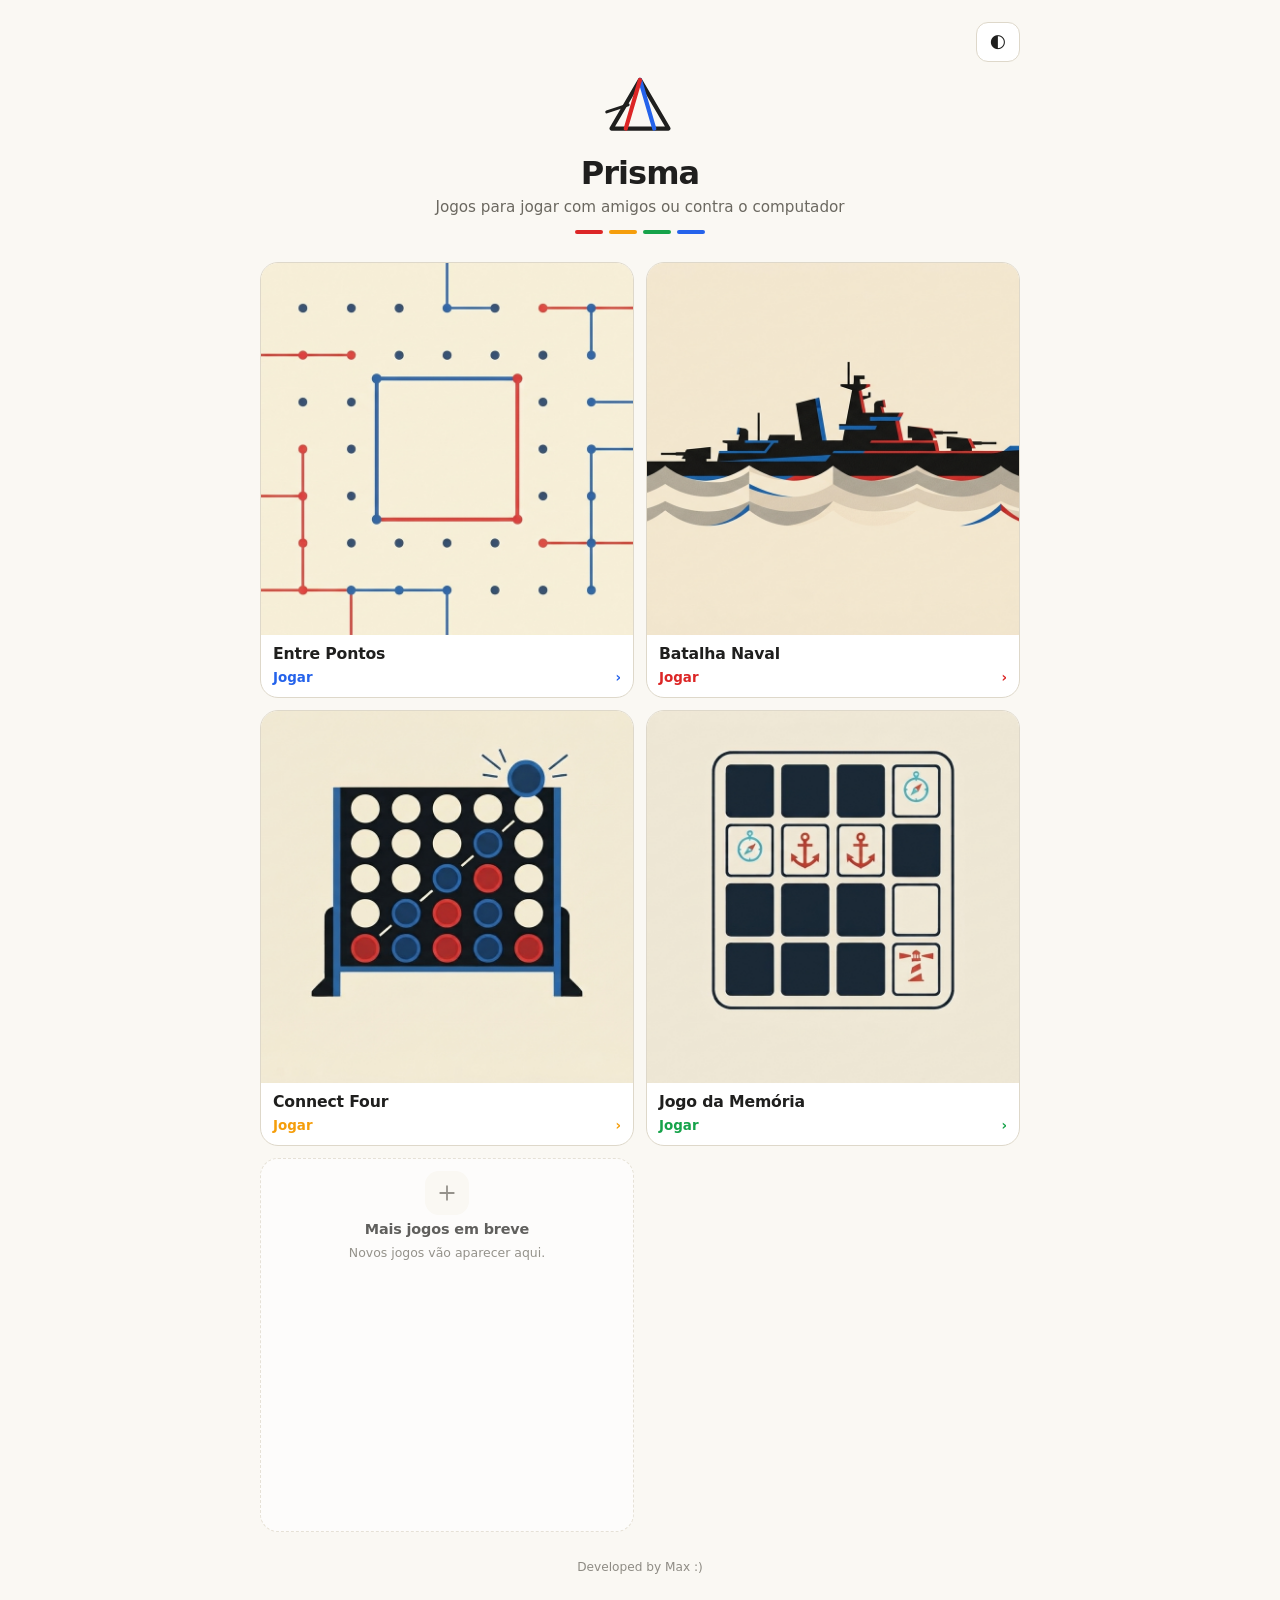
==== index.html @ 7d3f2c36 "Primeira versão do Prisma" ====
<!DOCTYPE html>
<html lang="pt-BR">
<head>
<meta charset="utf-8">
<meta name="viewport" content="width=device-width, initial-scale=1, viewport-fit=cover">
<meta name="theme-color" id="meta-theme" content="#faf8f3">
<title>Prisma · Jogos online</title>
<meta name="description" content="Prisma: jogos online para jogar com amigos ou contra o computador.">
<meta property="og:type" content="website">
<meta property="og:site_name" content="Prisma">
<meta property="og:title" content="Prisma · Jogos online">
<meta property="og:description" content="Jogos para jogar com amigos ou contra o computador.">
<meta property="og:url" content="https://prisma-io.netlify.app/">
<meta property="og:image" content="https://prisma-io.netlify.app/img/og.jpg">
<meta property="og:image:type" content="image/jpeg">
<meta property="og:image:width" content="1024">
<meta property="og:image:height" content="1024">
<meta name="twitter:card" content="summary_large_image">
<meta name="twitter:title" content="Prisma · Jogos online">
<meta name="twitter:description" content="Jogos para jogar com amigos ou contra o computador.">
<meta name="twitter:image" content="https://prisma-io.netlify.app/img/og.jpg">
<link rel="apple-touch-icon" href="img/apple-touch-icon.jpg">
<link rel="icon" type="image/svg+xml" href="data:image/svg+xml,%3Csvg xmlns='http://www.w3.org/2000/svg' viewBox='0 0 128 128'%3E%3Crect width='128' height='128' rx='28' fill='%23faf8f3'/%3E%3Cpath d='M64 22 110 100H18Z' fill='none' stroke='%231f1f1e' stroke-width='9' stroke-linejoin='round'/%3E%3Cpath d='M64 22 86 100' stroke='%232563eb' stroke-width='9' stroke-linecap='round'/%3E%3Cpath d='M64 22 42 100' stroke='%23dc2626' stroke-width='9' stroke-linecap='round'/%3E%3C/svg%3E">
<style>
:root{--bg:#faf8f3;--fg:#1f1f1e;--muted:#6b6860;--line:#ded8ca;--card:#fff;--p1:#2563eb;--p2:#dc2626;--p3:#f59e0b;--p4:#16a34a}
@media (prefers-color-scheme:dark){:root:not([data-theme="light"]){--bg:#181817;--fg:#f2f0eb;--muted:#9e9a90;--line:#363532;--card:#232321;--p1:#60a5fa;--p2:#f87171;--p3:#fbbf24;--p4:#4ade80}}
:root[data-theme="dark"]{--bg:#181817;--fg:#f2f0eb;--muted:#9e9a90;--line:#363532;--card:#232321;--p1:#60a5fa;--p2:#f87171;--p3:#fbbf24;--p4:#4ade80}
*{box-sizing:border-box}
body{margin:0;min-height:100dvh;background:var(--bg);color:var(--fg);font-family:system-ui,-apple-system,"Segoe UI",Roboto,sans-serif;display:flex;justify-content:center;padding:max(14px,env(safe-area-inset-top)) 16px max(18px,env(safe-area-inset-bottom))}
main{width:100%;max-width:760px;margin:auto 0;padding:8px 0}
.bar{display:flex;justify-content:flex-end;margin-bottom:6px}
#theme-btn{font:inherit;min-height:40px;min-width:44px;border-radius:12px;border:1px solid var(--line);background:var(--card);color:var(--fg);cursor:pointer;font-size:1rem}
header{text-align:center;margin-bottom:28px}
.logo{width:76px;height:76px;margin:0 auto 10px;display:block}
h1{margin:0;font-size:2rem;letter-spacing:-.03em}
.tag{margin:6px 0 0;color:var(--muted);font-size:.95rem}
.spectrum{display:flex;justify-content:center;gap:6px;margin-top:14px}
.spectrum i{width:28px;height:4px;border-radius:999px;display:block}
.games{display:grid;grid-template-columns:repeat(auto-fit,minmax(260px,1fr));gap:14px}
.game{display:flex;flex-direction:column;gap:12px;padding:20px;border-radius:20px;background:var(--card);border:1px solid var(--line);color:inherit;text-decoration:none;transition:transform .15s,border-color .15s}
.game:hover{transform:translateY(-2px);border-color:var(--accent)}
.game:active{transform:scale(.99)}
.game:focus-visible{outline:2px solid var(--accent);outline-offset:2px}
.ico{width:52px;height:52px;border-radius:14px;background:var(--bg);display:flex;align-items:center;justify-content:center;color:var(--accent)}
.ico svg{width:30px;height:30px}
.game h2{margin:0;font-size:1.15rem;letter-spacing:-.01em}
.game p{margin:0;color:var(--muted);font-size:.88rem;line-height:1.45;flex:1}
.modes{display:flex;flex-wrap:wrap;gap:6px}
.modes span{font-size:.74rem;font-weight:600;padding:3px 9px;border-radius:999px;background:var(--bg);border:1px solid var(--line);color:var(--muted)}
.play{display:flex;align-items:center;justify-content:space-between;font-weight:700;font-size:.9rem;color:var(--accent)}
.soon{border-style:dashed;opacity:.7;cursor:default;pointer-events:none}
.foot{text-align:center;color:var(--muted);font-size:.76rem;margin:28px 0 0;opacity:.75}
.cover{display:block;margin:-20px -20px 0;width:calc(100% + 40px);aspect-ratio:16/9;object-fit:cover;border-radius:20px 20px 0 0;background:var(--bg)}
main{position:relative}
@media (max-width:600px){
  header{margin-bottom:20px}
  .logo{width:52px;height:52px;margin-bottom:6px}
  h1{font-size:1.7rem}
  .tag{font-size:.88rem}
  .spectrum{margin-top:10px}
  .bar{position:absolute;top:0;right:0;margin:0}
  main{padding-top:0}
}
/* Layout compacto: 2 colunas, capa quadrada e nome, sem rolagem */
.games{grid-template-columns:repeat(2,minmax(0,1fr));gap:12px}
.game{padding:0;gap:0;overflow:hidden;border-radius:18px}
.game .cover{margin:0;width:100%;aspect-ratio:1/1;object-fit:cover;border-radius:0}
.game:not(.soon) .ico,
.game:not(.soon) .modes,
.game:not(.soon) p{display:none}
.game h2{padding:10px 12px 0;font-size:.98rem;line-height:1.2}
.game .play{padding:6px 12px 12px;font-size:.84rem}
.soon{aspect-ratio:1/1;justify-content:center;align-items:center;text-align:center;padding:12px;gap:6px}
.soon .ico{width:44px;height:44px}
.soon .ico svg{width:24px;height:24px}
.soon h2{font-size:.9rem;padding:0}
.soon p{font-size:.78rem}
@media (max-width:360px){.game h2{font-size:.9rem}}
</style>
</head>
<body>
<main>
  <div class="bar"><button id="theme-btn" type="button" aria-label="Alternar tema">🌓</button></div>

  <header>
    <svg class="logo" viewBox="0 0 128 128" fill="none" aria-hidden="true">
      <path d="M64 20 112 102H16Z" stroke="var(--fg)" stroke-width="7" stroke-linejoin="round"/>
      <path d="M8 74 44 62" stroke="var(--fg)" stroke-width="5" stroke-linecap="round"/>
      <path d="M64 20 88 102" stroke="var(--p1)" stroke-width="7" stroke-linecap="round"/>
      <path d="M64 20 40 102" stroke="var(--p2)" stroke-width="7" stroke-linecap="round"/>
    </svg>
    <h1>Prisma</h1>
    <p class="tag">Jogos para jogar com amigos ou contra o computador</p>
    <div class="spectrum" aria-hidden="true">
      <i style="background:var(--p2)"></i><i style="background:var(--p3)"></i><i style="background:var(--p4)"></i><i style="background:var(--p1)"></i>
    </div>
  </header>

  <div class="games" id="games"></div>

  <p class="foot">Developed by Max :)</p>
</main>

<script>
/* Para adicionar um jogo novo: crie uma pasta com o index.html dele e inclua mais um item aqui. */
const GAMES = [
  {
    nome: 'Entre Pontos',
    desc: 'Ligue os pontos e feche mais quadrados que o adversário.',
    url: 'entre-pontos/index.html',
    cor: 'var(--p1)',
    capa: 'entre-pontos/img/og.jpg',
    modos: ['Online', 'Contra o computador', '2 jogadores'],
    icone: '<svg viewBox="0 0 32 32" fill="none"><line x1="7" y1="7" x2="25" y2="7" stroke="currentColor" stroke-width="3" stroke-linecap="round"/><line x1="25" y1="7" x2="25" y2="25" stroke="var(--p2)" stroke-width="3" stroke-linecap="round"/><line x1="7" y1="7" x2="7" y2="25" stroke="currentColor" stroke-width="3" stroke-linecap="round"/><circle cx="7" cy="7" r="3.2" fill="var(--fg)"/><circle cx="25" cy="7" r="3.2" fill="var(--fg)"/><circle cx="7" cy="25" r="3.2" fill="var(--fg)"/><circle cx="25" cy="25" r="3.2" fill="var(--fg)"/></svg>'
  },
  {
    nome: 'Batalha Naval',
    desc: 'Posicione sua frota, encontre e afunde todos os navios inimigos.',
    url: 'batalha-naval/index.html',
    cor: 'var(--p2)',
    capa: 'batalha-naval/img/og.jpg',
    modos: ['Online', 'Contra o computador', '2 jogadores'],
    icone: '<svg viewBox="0 0 32 32" fill="none" stroke="currentColor" stroke-width="2.4" stroke-linecap="round" stroke-linejoin="round"><path d="M4 20h24l-3 6H7z"/><path d="M16 20V6l7 9h-7"/><path d="M3 29c3-1.5 5 1.5 8 0s5 1.5 8 0 5 1.5 8 0" stroke-width="1.8"/></svg>'
  },
  {
    nome: 'Connect Four',
    desc: 'Alinhe quatro peças na horizontal, vertical ou diagonal antes do adversário.',
    url: 'connect-four/index.html',
    cor: 'var(--p3)',
    capa: 'connect-four/img/og.jpg',
    modos: ['Online', 'Contra o computador', '2 jogadores'],
    icone: '<svg viewBox="0 0 32 32" fill="none"><rect x="3" y="6" width="26" height="22" rx="3" stroke="currentColor" stroke-width="2.4"/><circle cx="10" cy="13" r="2.4" fill="var(--p1)"/><circle cx="16" cy="13" r="2.4" fill="var(--p2)"/><circle cx="22" cy="13" r="2.4" fill="var(--p1)"/><circle cx="10" cy="20" r="2.4" fill="var(--p2)"/><circle cx="16" cy="20" r="2.4" fill="var(--p1)"/><circle cx="22" cy="20" r="2.4" fill="var(--p2)"/></svg>'
  },
  {
    nome: 'Jogo da Memória',
    desc: 'Encontre os pares antes do adversário e lembre onde cada carta estava.',
    url: 'jogo-da-memoria/index.html',
    cor: 'var(--p4)',
    capa: 'jogo-da-memoria/img/og.jpg',
    modos: ['Online', 'Contra o computador', '2 jogadores'],
    icone: '<svg viewBox="0 0 32 32" fill="none" stroke="currentColor" stroke-width="2.2" stroke-linejoin="round"><rect x="4" y="4" width="10" height="10" rx="2"/><rect x="18" y="4" width="10" height="10" rx="2"/><rect x="4" y="18" width="10" height="10" rx="2"/><rect x="18" y="18" width="10" height="10" rx="2" stroke="var(--p1)"/><path d="M21 22.5l2 2 3.5-3.5" stroke="var(--p1)" stroke-width="2.4" stroke-linecap="round"/></svg>'
  }
];

const wrap = document.getElementById('games');
wrap.innerHTML = GAMES.map(g => `
  <a class="game" href="${g.url}" style="--accent:${g.cor}">
    <img class="cover" src="${g.capa}" alt="" loading="lazy">
    <div class="ico">${g.icone}</div>
    <h2>${g.nome}</h2>
    <p>${g.desc}</p>
    <div class="modes">${g.modos.map(m => `<span>${m}</span>`).join('')}</div>
    <div class="play"><span>Jogar</span><span aria-hidden="true">›</span></div>
  </a>`).join('') + `
  <div class="game soon" aria-hidden="true">
    <div class="ico" style="--accent:var(--muted)"><svg viewBox="0 0 32 32" fill="none" stroke="currentColor" stroke-width="2.4" stroke-linecap="round"><path d="M16 7v18M7 16h18"/></svg></div>
    <h2>Mais jogos em breve</h2>
    <p>Novos jogos vão aparecer aqui.</p>
  </div>`;

/* Tema */
const store = {
  get(k){ try { return localStorage.getItem(k) || ''; } catch (e) { return ''; } },
  set(k, v){ try { localStorage.setItem(k, v); } catch (e) {} }
};
const saved = store.get('prisma_theme');
if (saved) document.documentElement.dataset.theme = saved;
function isDark(){
  const ds = document.documentElement.dataset.theme;
  return ds ? ds === 'dark' : matchMedia('(prefers-color-scheme:dark)').matches;
}
function syncMeta(){ document.getElementById('meta-theme').setAttribute('content', isDark() ? '#181817' : '#faf8f3'); }
document.getElementById('theme-btn').onclick = () => {
  const next = isDark() ? 'light' : 'dark';
  document.documentElement.dataset.theme = next;
  store.set('prisma_theme', next);
  syncMeta();
};
matchMedia('(prefers-color-scheme:dark)').addEventListener('change', syncMeta);
syncMeta();
</script>
</body>
</html>
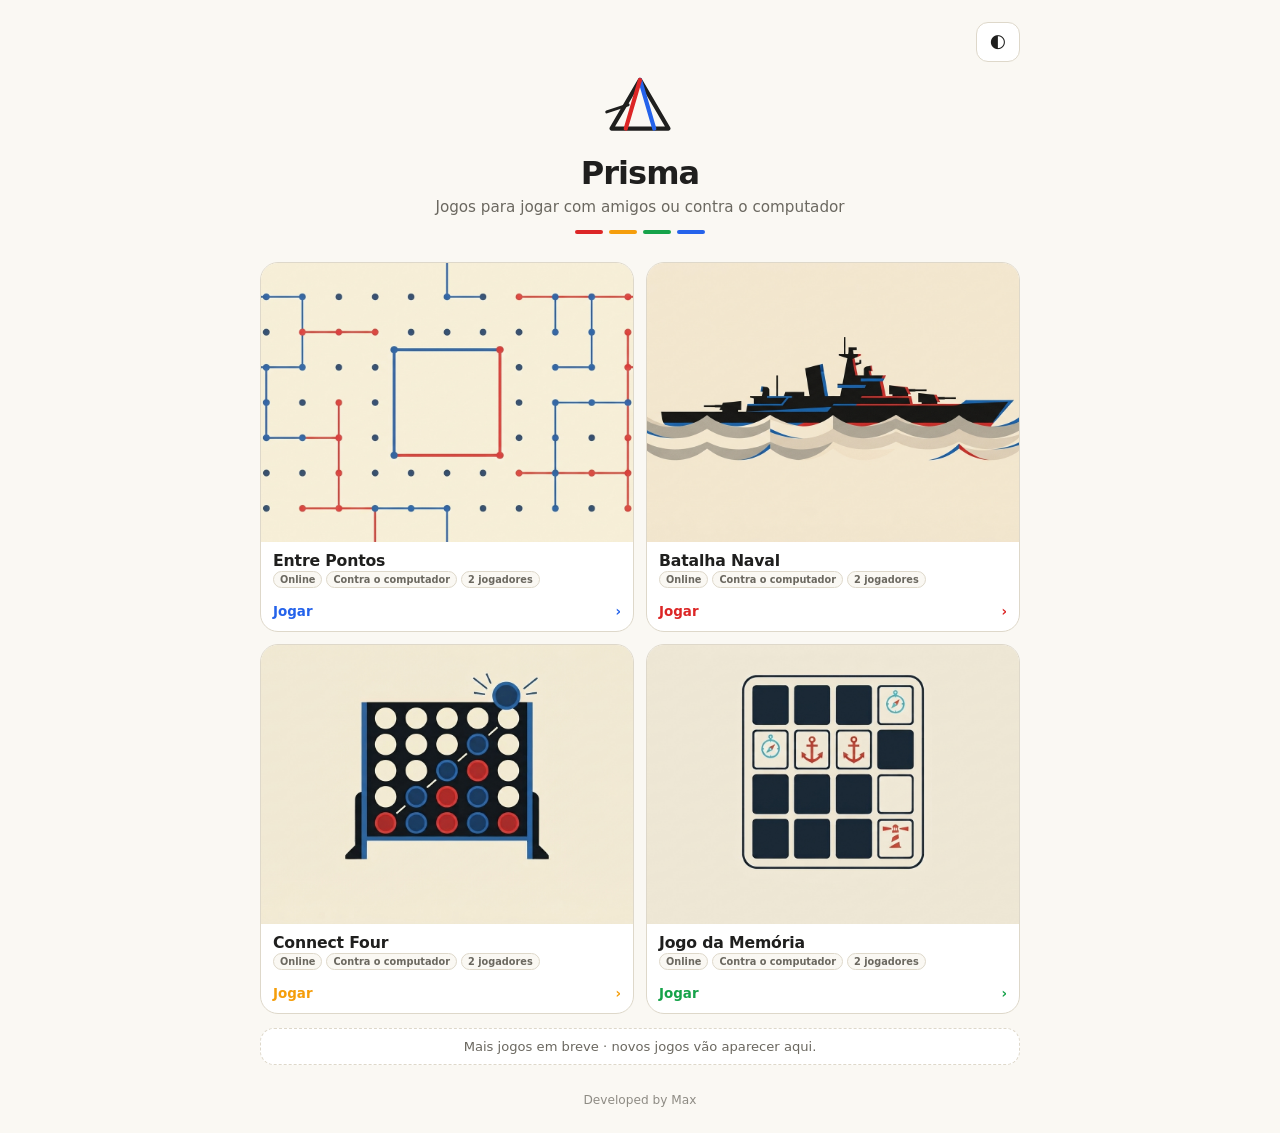
==== commit 289e25c2: "Refina layout da página inicial" ====
--- a/index.html
+++ b/index.html
@@ -48,8 +48,8 @@
 .modes{display:flex;flex-wrap:wrap;gap:6px}
 .modes span{font-size:.74rem;font-weight:600;padding:3px 9px;border-radius:999px;background:var(--bg);border:1px solid var(--line);color:var(--muted)}
 .play{display:flex;align-items:center;justify-content:space-between;font-weight:700;font-size:.9rem;color:var(--accent)}
-.soon{border-style:dashed;opacity:.7;cursor:default;pointer-events:none}
 .foot{text-align:center;color:var(--muted);font-size:.76rem;margin:28px 0 0;opacity:.75}
+.soon-note{margin:14px 0 0;padding:10px 14px;border:1px dashed var(--line);border-radius:14px;background:var(--card);color:var(--muted);font-size:.82rem;text-align:center}
 .cover{display:block;margin:-20px -20px 0;width:calc(100% + 40px);aspect-ratio:16/9;object-fit:cover;border-radius:20px 20px 0 0;background:var(--bg)}
 main{position:relative}
 @media (max-width:600px){
@@ -61,20 +61,15 @@
   .bar{position:absolute;top:0;right:0;margin:0}
   main{padding-top:0}
 }
-/* Layout compacto: 2 colunas, capa quadrada e nome, sem rolagem */
+/* Layout compacto: duas colunas, capas 4:3 e modos visíveis */
 .games{grid-template-columns:repeat(2,minmax(0,1fr));gap:12px}
 .game{padding:0;gap:0;overflow:hidden;border-radius:18px}
-.game .cover{margin:0;width:100%;aspect-ratio:1/1;object-fit:cover;border-radius:0}
-.game:not(.soon) .ico,
-.game:not(.soon) .modes,
-.game:not(.soon) p{display:none}
+.game .cover{margin:0;width:100%;aspect-ratio:4/3;object-fit:cover;border-radius:0}
+.game .ico,.game p{display:none}
+.game .modes{display:flex;gap:4px;padding:0 12px 10px}
+.game .modes span{font-size:.61rem;padding:2px 6px}
 .game h2{padding:10px 12px 0;font-size:.98rem;line-height:1.2}
 .game .play{padding:6px 12px 12px;font-size:.84rem}
-.soon{aspect-ratio:1/1;justify-content:center;align-items:center;text-align:center;padding:12px;gap:6px}
-.soon .ico{width:44px;height:44px}
-.soon .ico svg{width:24px;height:24px}
-.soon h2{font-size:.9rem;padding:0}
-.soon p{font-size:.78rem}
 @media (max-width:360px){.game h2{font-size:.9rem}}
 </style>
 </head>
@@ -97,8 +92,9 @@
   </header>
 
   <div class="games" id="games"></div>
+  <p class="soon-note">Mais jogos em breve · novos jogos vão aparecer aqui.</p>
 
-  <p class="foot">Developed by Max :)</p>
+  <p class="foot">Developed by Max</p>
 </main>
 
 <script>
@@ -151,12 +147,7 @@
     <p>${g.desc}</p>
     <div class="modes">${g.modos.map(m => `<span>${m}</span>`).join('')}</div>
     <div class="play"><span>Jogar</span><span aria-hidden="true">›</span></div>
-  </a>`).join('') + `
-  <div class="game soon" aria-hidden="true">
-    <div class="ico" style="--accent:var(--muted)"><svg viewBox="0 0 32 32" fill="none" stroke="currentColor" stroke-width="2.4" stroke-linecap="round"><path d="M16 7v18M7 16h18"/></svg></div>
-    <h2>Mais jogos em breve</h2>
-    <p>Novos jogos vão aparecer aqui.</p>
-  </div>`;
+  </a>`).join('');
 
 /* Tema */
 const store = {
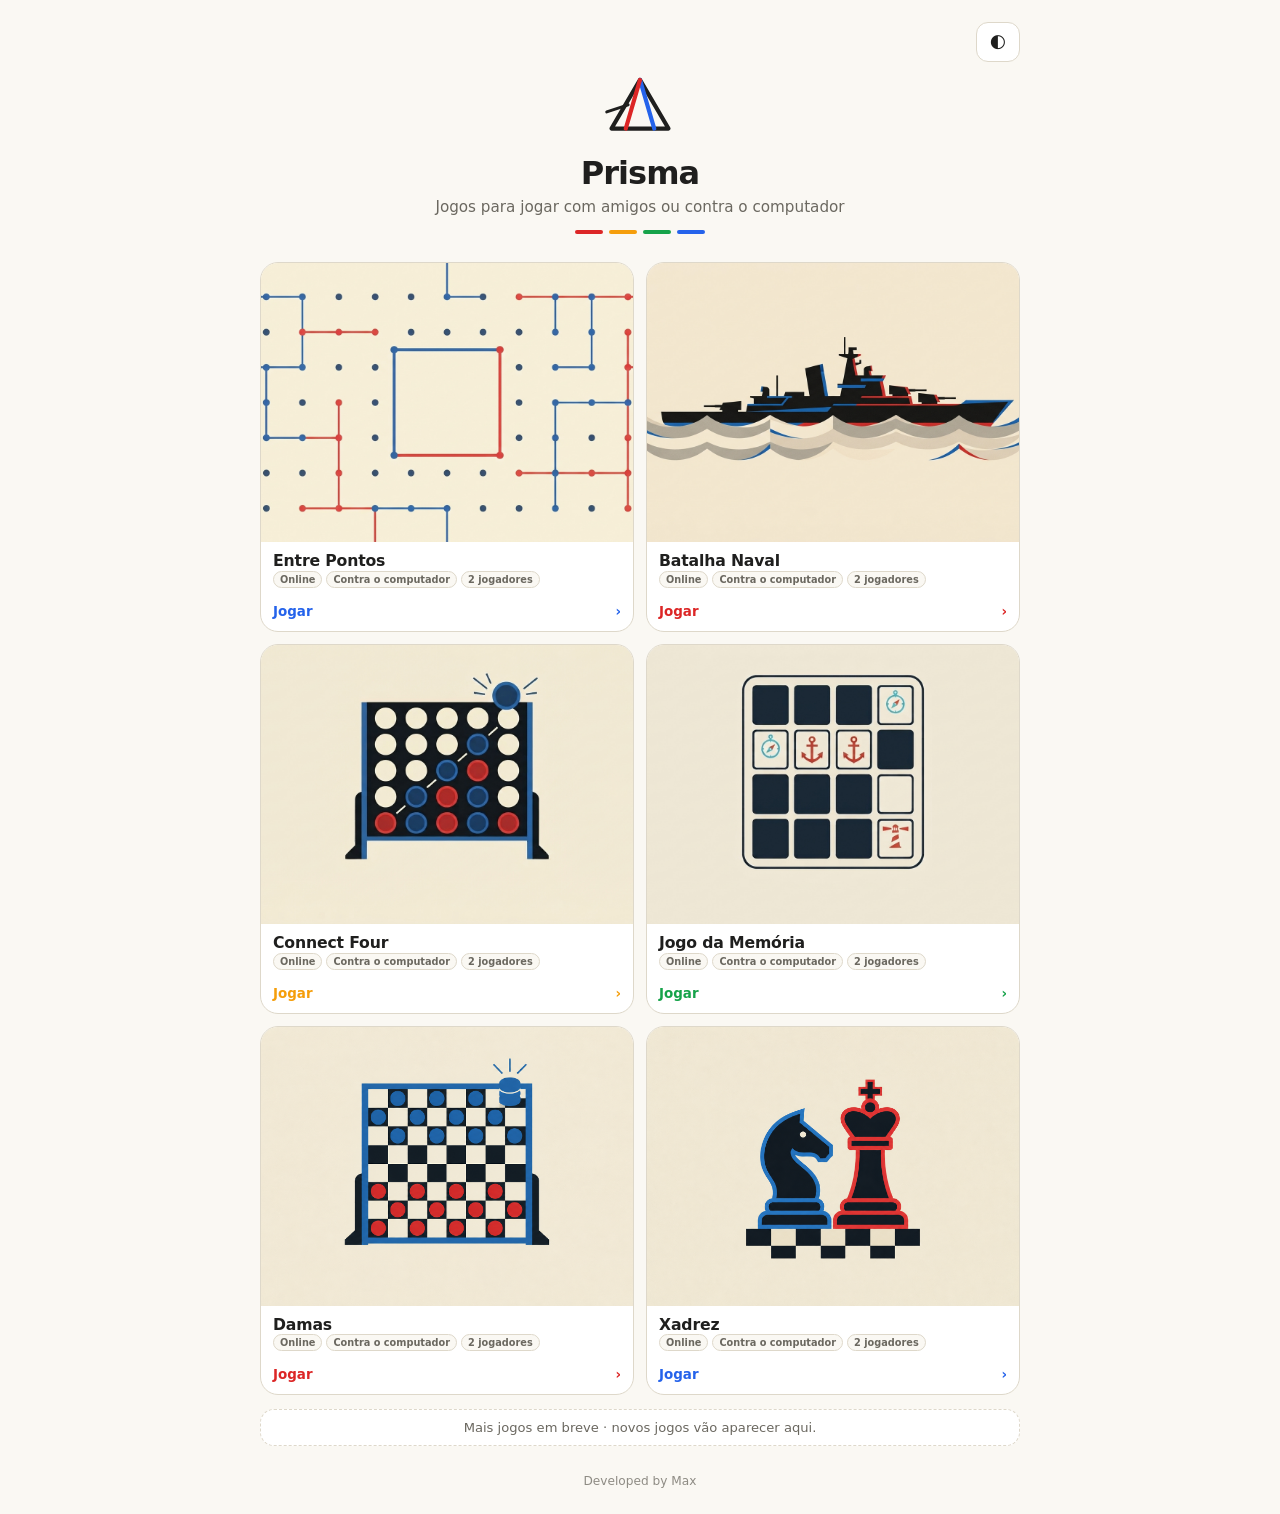
==== commit 52376030: "Adiciona Damas e Xadrez ao Prisma" ====
--- a/index.html
+++ b/index.html
@@ -135,6 +135,24 @@
     capa: 'jogo-da-memoria/img/og.jpg',
     modos: ['Online', 'Contra o computador', '2 jogadores'],
     icone: '<svg viewBox="0 0 32 32" fill="none" stroke="currentColor" stroke-width="2.2" stroke-linejoin="round"><rect x="4" y="4" width="10" height="10" rx="2"/><rect x="18" y="4" width="10" height="10" rx="2"/><rect x="4" y="18" width="10" height="10" rx="2"/><rect x="18" y="18" width="10" height="10" rx="2" stroke="var(--p1)"/><path d="M21 22.5l2 2 3.5-3.5" stroke="var(--p1)" stroke-width="2.4" stroke-linecap="round"/></svg>'
+  },
+  {
+    nome: 'Damas',
+    desc: 'Capture as peças adversárias e promova as suas a damas.',
+    url: 'damas/index.html',
+    cor: 'var(--p2)',
+    capa: 'damas/img/capa-v2.png',
+    modos: ['Online', 'Contra o computador', '2 jogadores'],
+    icone: '<span aria-hidden="true">●</span>'
+  },
+  {
+    nome: 'Xadrez',
+    desc: 'Proteja seu rei, desenvolva suas peças e dê xeque-mate.',
+    url: 'xadrez/index.html',
+    cor: 'var(--p1)',
+    capa: 'xadrez/img/capa-v2.png',
+    modos: ['Online', 'Contra o computador', '2 jogadores'],
+    icone: '<span aria-hidden="true">♞</span>'
   }
 ];
 
